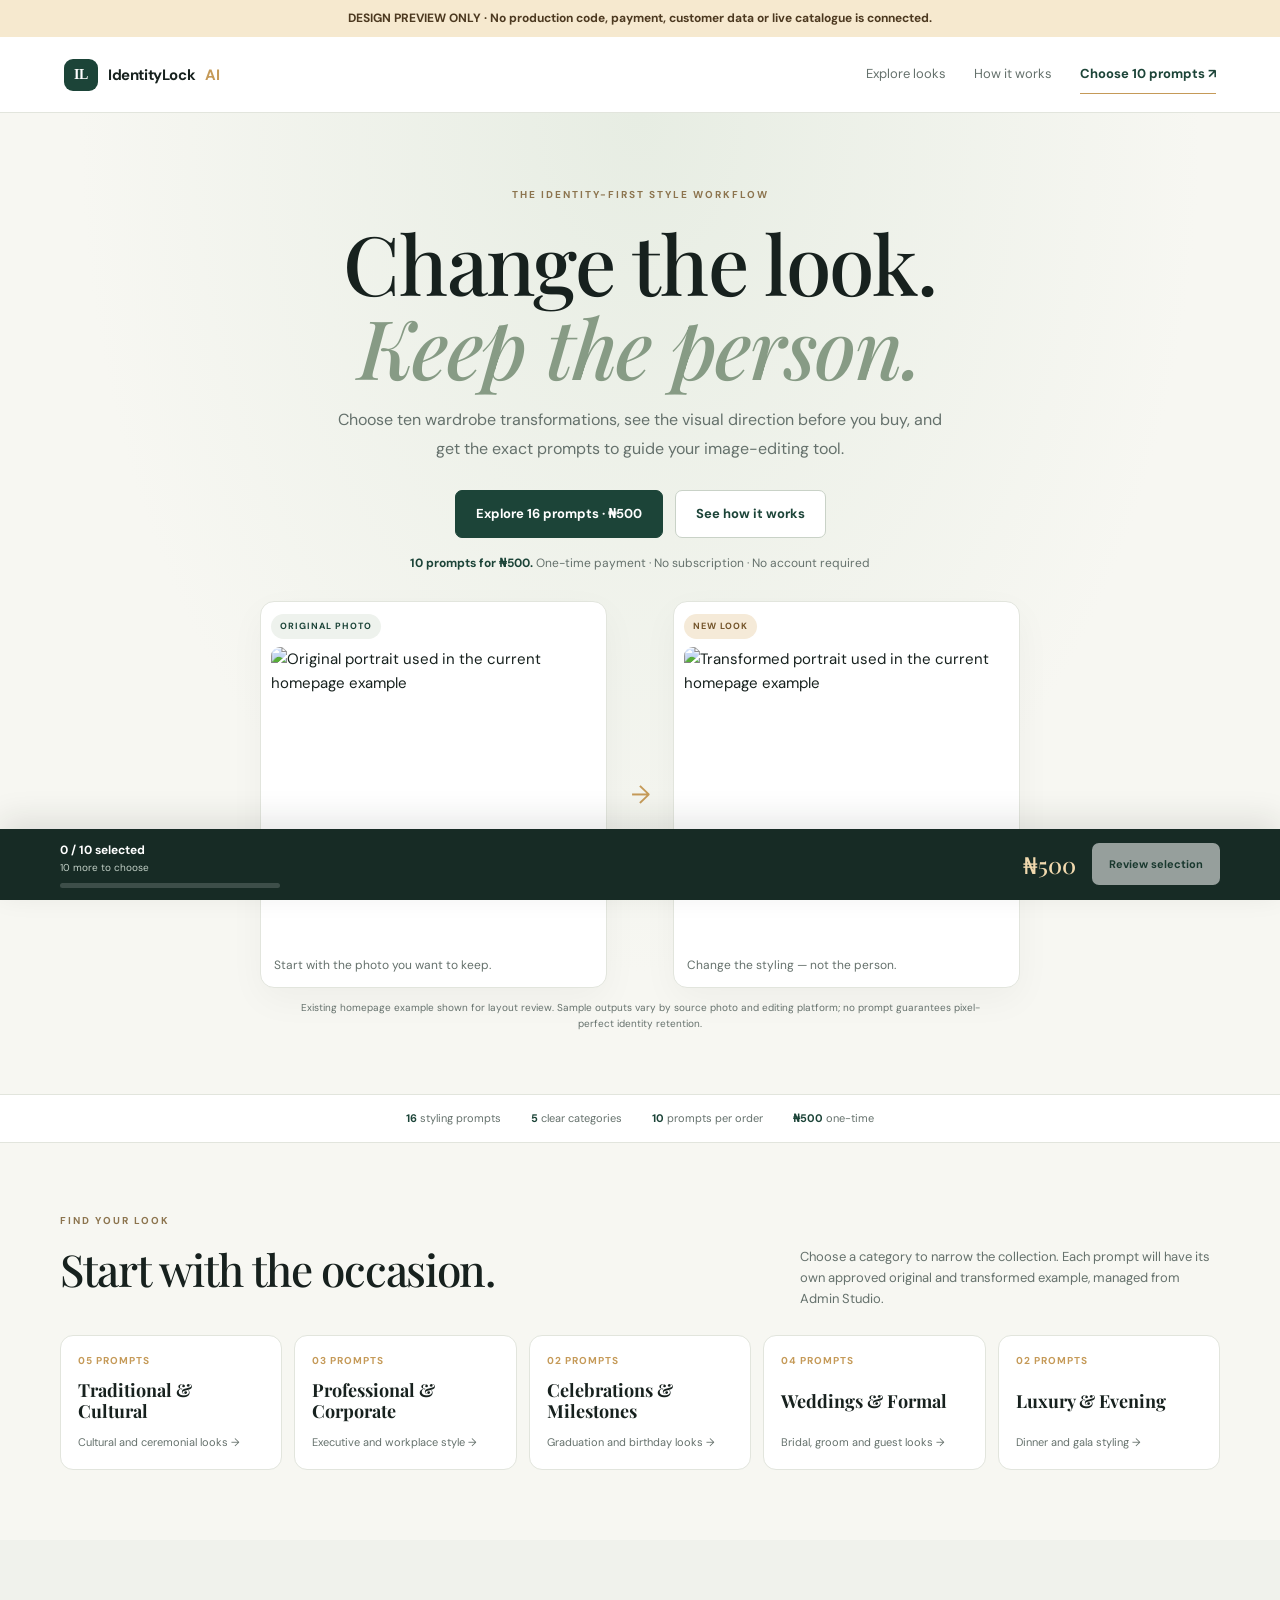
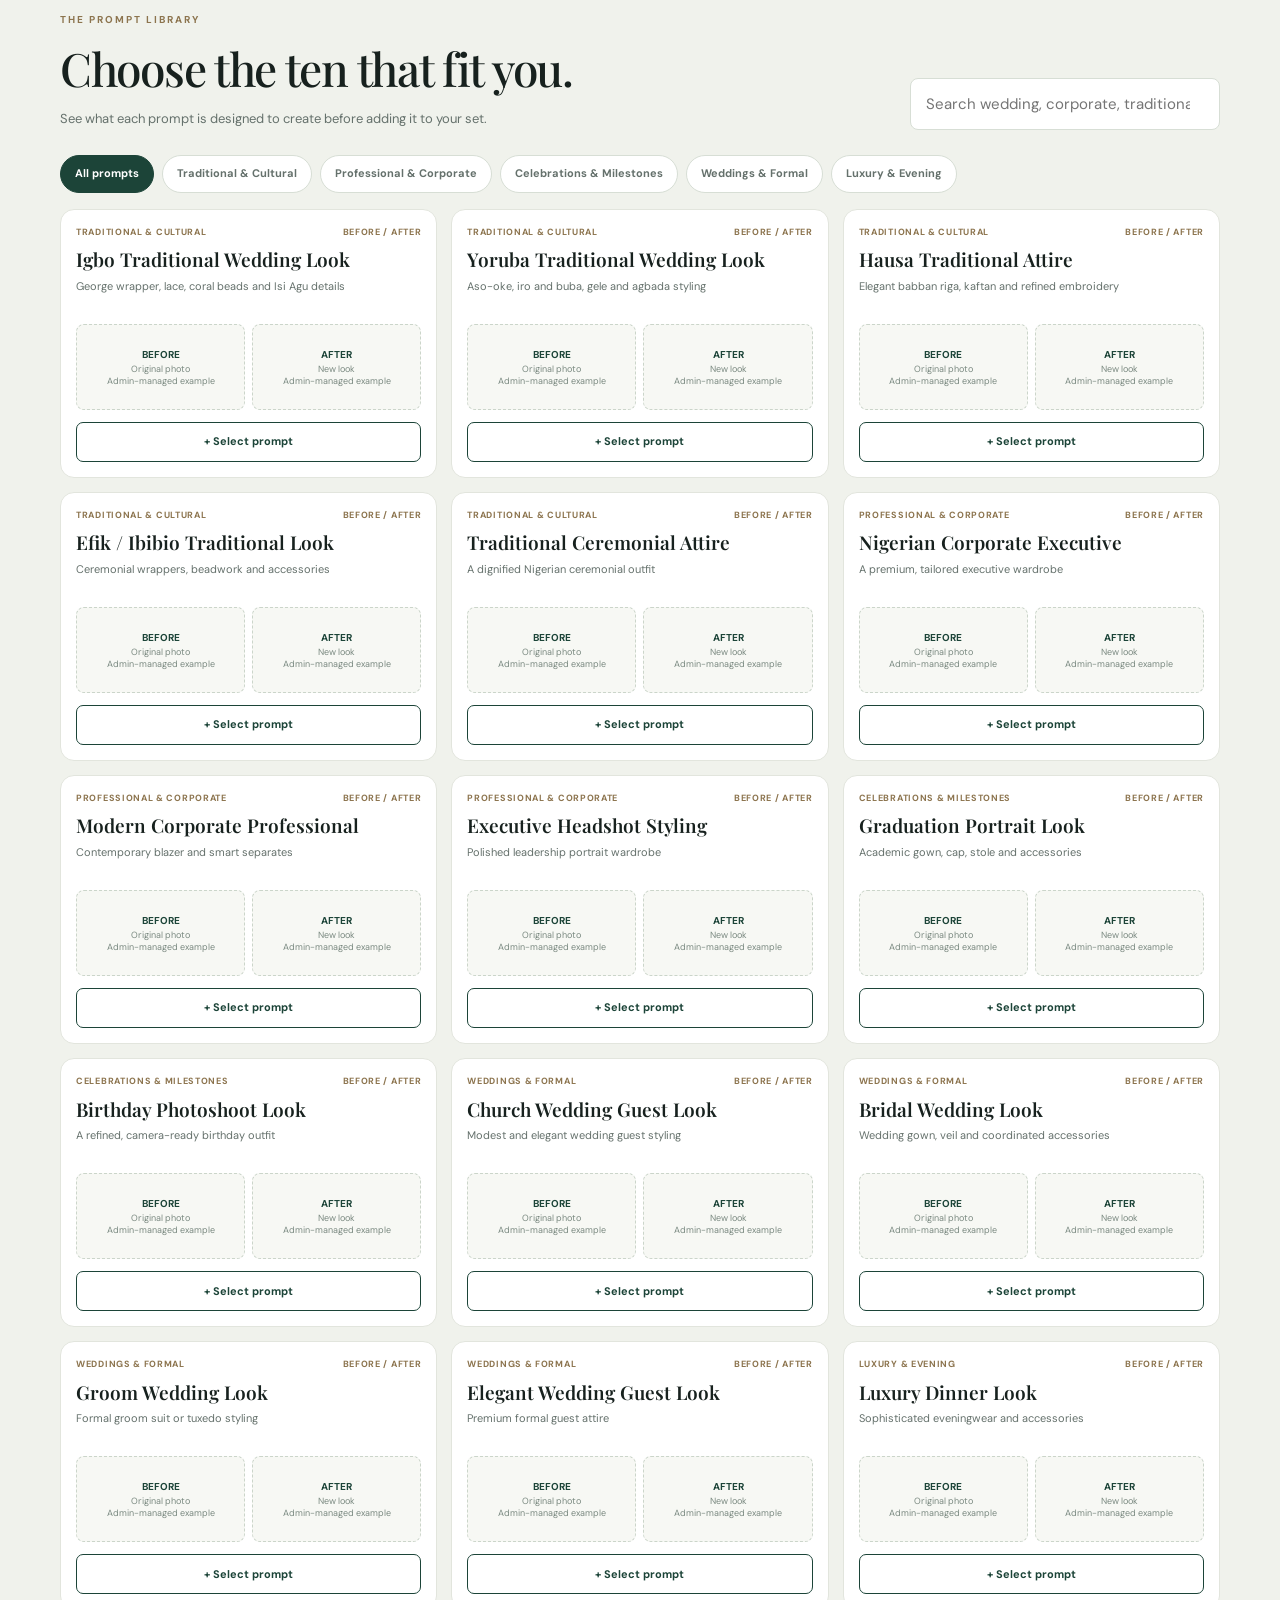
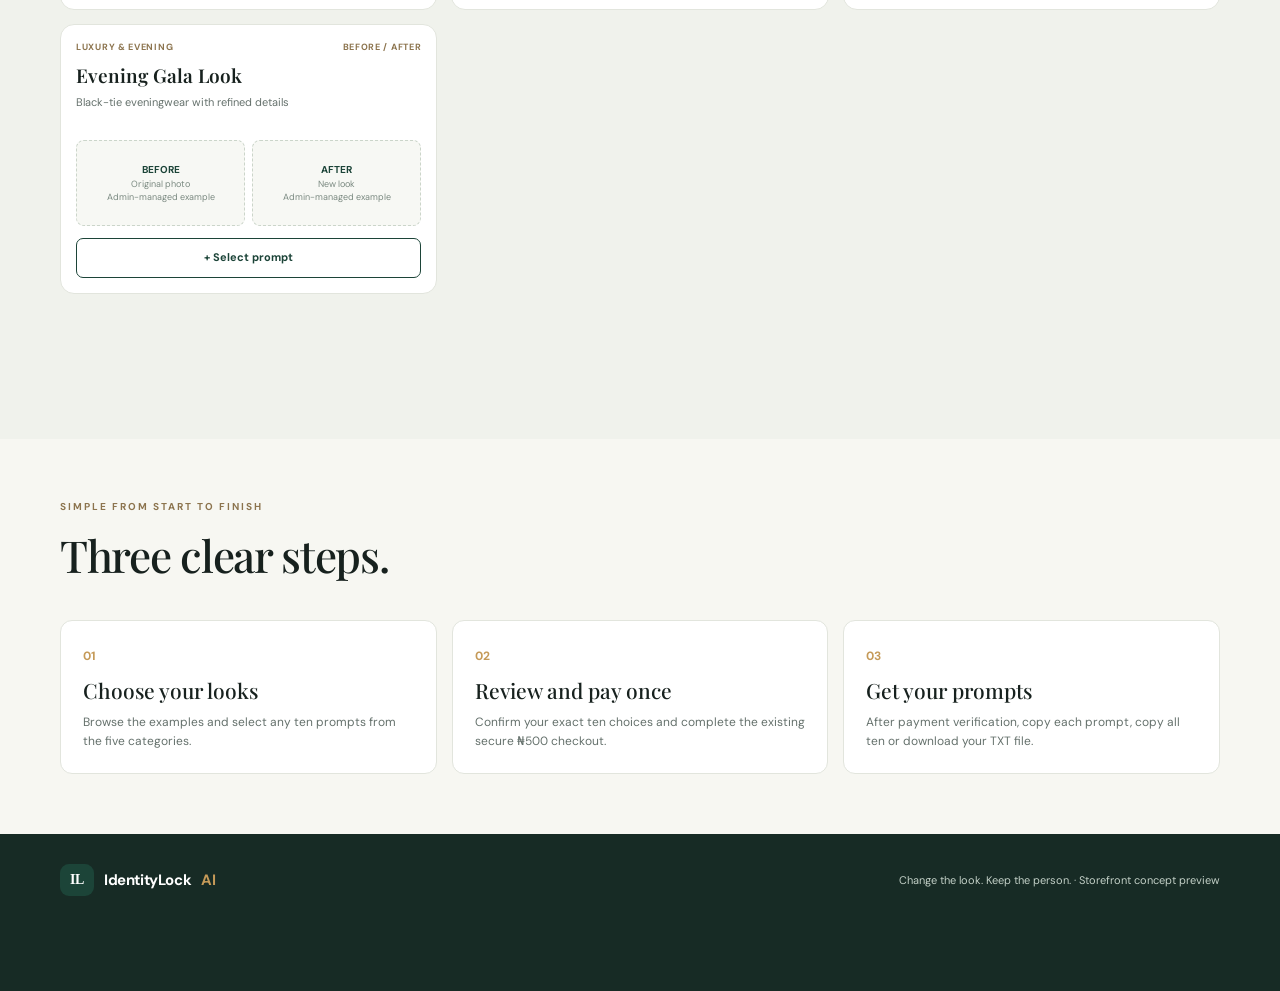
==== seu-preview/index.html @ 5a8b94cd "prototype: add storefront experience design preview" ====
<!doctype html>
<html lang="en">
<head>
<meta charset="utf-8">
<meta name="viewport" content="width=device-width,initial-scale=1">
<meta name="robots" content="noindex,nofollow">
<title>IdentityLock AI — Storefront Experience Preview</title>
<link rel="preconnect" href="https://fonts.googleapis.com">
<link rel="preconnect" href="https://fonts.gstatic.com" crossorigin>
<link href="https://fonts.googleapis.com/css2?family=DM+Sans:wght@400;500;600;700&family=Playfair+Display:wght@500;600;700&display=swap" rel="stylesheet">
<style>
:root{--ink:#17211e;--muted:#65716c;--paper:#f7f7f2;--green:#1c4438;--gold:#c59a58;--line:#e2e5dd;--white:#fff;--soft:#e9eee7;--radius:16px}
*{box-sizing:border-box}html{scroll-behavior:smooth}body{margin:0;background:var(--paper);color:var(--ink);font:15px/1.6 "DM Sans",Arial,sans-serif}a{color:inherit;text-decoration:none}button,input{font:inherit}button{cursor:pointer}
.preview-note{background:#f6e9cf;color:#4c3920;padding:9px 16px;text-align:center;font-size:12px;font-weight:700}
header{height:76px;padding:0 max(5vw,20px);display:flex;align-items:center;justify-content:space-between;background:#fff;border-bottom:1px solid var(--line);position:sticky;top:0;z-index:20}
.brand{display:flex;align-items:center;gap:10px;font-weight:700;letter-spacing:-.4px}.mark{background:var(--green);color:white;border-radius:9px;padding:8px 10px;font:700 14px Georgia}.brand em{font-style:normal;color:var(--gold)}
.navlinks{display:flex;align-items:center;gap:28px;color:var(--muted);font-size:13px}.navlinks a:last-child{color:var(--green);font-weight:700;border-bottom:1px solid var(--gold);padding:8px 0}
main{overflow:hidden}.wrap{width:min(1160px,calc(100% - 44px));margin:auto}
.hero{padding:74px 0 62px;background:radial-gradient(ellipse at 50% 0%,#e7ede3 0,transparent 62%);text-align:center}
.eyebrow{font-size:10px;letter-spacing:2px;font-weight:700;color:#8c744e;text-transform:uppercase}
h1,h2,h3{margin-top:0}h1,h2{font-family:"Playfair Display",Georgia,serif;font-weight:500;letter-spacing:-1.3px}
h1{font-size:clamp(48px,7vw,82px);line-height:1.02;margin:18px 0}.accent{color:#879b85;font-style:italic}
.lead{max-width:630px;margin:0 auto;color:var(--muted);font-size:16px;line-height:1.8}
.hero-actions{display:flex;justify-content:center;align-items:center;gap:12px;flex-wrap:wrap;margin:26px 0 16px}
.primary,.secondary{display:inline-flex;align-items:center;justify-content:center;min-height:48px;padding:12px 20px;border-radius:7px;font-size:13px;font-weight:700}
.primary{background:var(--green);color:#fff;border:1px solid var(--green)}.secondary{border:1px solid #c9d2c7;background:#fff;color:var(--green)}
.offerline{font-size:12px;color:var(--muted);margin:0 0 28px}.offerline strong{color:var(--green)}
.comparison{display:grid;grid-template-columns:1fr 42px 1fr;gap:12px;max-width:760px;margin:0 auto;text-align:left;align-items:center}
.compare-card{background:#fff;border:1px solid var(--line);border-radius:14px;padding:10px;box-shadow:0 12px 36px #17211e0a}
.compare-card img{width:100%;height:clamp(180px,28vw,300px);object-fit:cover;border-radius:9px;display:block}
.pill{display:inline-block;margin:2px 0 8px;padding:5px 9px;border-radius:999px;background:#eef2ed;color:var(--green);font-size:9px;letter-spacing:1px;font-weight:700}
.pill.gold{background:#f5ead8;color:#73542a}.compare-card p{font-size:12px;color:var(--muted);margin:9px 3px 2px}.arrow{font-size:25px;color:var(--gold);text-align:center}
.disclaimer{font-size:10px;color:var(--muted);margin:12px auto 0;max-width:700px}
.truststrip{border-top:1px solid var(--line);border-bottom:1px solid var(--line);background:#fff;padding:15px 0}
.trustinner{display:flex;justify-content:center;gap:30px;flex-wrap:wrap;color:var(--muted);font-size:11px}.trustinner b{color:var(--green)}
.section{padding:70px 0}.section-head{display:flex;justify-content:space-between;align-items:end;gap:20px;margin-bottom:25px}.section-head h2{font-size:clamp(30px,4vw,44px);margin:5px 0}.section-head p{color:var(--muted);max-width:420px;margin:0;font-size:13px}
.category-grid{display:grid;grid-template-columns:repeat(5,1fr);gap:12px}
.category{background:#fff;border:1px solid var(--line);border-radius:13px;padding:17px;min-height:135px;display:flex;flex-direction:column;justify-content:space-between;transition:transform .2s,border-color .2s}
.category:hover{transform:translateY(-2px);border-color:var(--gold)}.category small{color:var(--gold);font-weight:700;font-size:10px;letter-spacing:1px}.category strong{font-family:"Playfair Display",Georgia,serif;font-size:18px;line-height:1.2}.category span{font-size:11px;color:var(--muted)}
.catalogue-section{background:#f0f2ec;padding:72px 0 145px}
.catalogue-top{display:flex;justify-content:space-between;align-items:end;gap:20px;margin-bottom:20px}.catalogue-top h2{font-size:clamp(32px,4vw,46px);margin:4px 0}.catalogue-top p{margin:0;color:var(--muted);font-size:13px}
.search{width:min(310px,100%);padding:13px 15px;border:1px solid #d7ded5;border-radius:8px;background:#fff;outline-offset:3px}
.filters{display:flex;gap:8px;overflow-x:auto;padding:5px 0 16px;scrollbar-width:thin}
.chip{white-space:nowrap;padding:9px 14px;border-radius:999px;border:1px solid #d7ded5;background:#fff;color:var(--muted);font-size:11px;font-weight:700}
.chip[aria-pressed=true]{background:var(--green);color:#fff;border-color:var(--green)}
.prompt-grid{display:grid;grid-template-columns:repeat(3,minmax(0,1fr));gap:14px}
.prompt{background:#fff;border:1px solid var(--line);border-radius:14px;padding:15px;min-width:0;display:flex;flex-direction:column}
.prompt.selected{border-color:var(--green);box-shadow:0 0 0 2px #1c44381c}
.prompt-meta{display:flex;justify-content:space-between;gap:8px;color:#8c744e;font-size:9px;font-weight:700;letter-spacing:.7px;text-transform:uppercase}
.prompt h3{font:600 19px/1.25 "Playfair Display",Georgia,serif;margin:9px 0 6px}
.prompt p{font-size:11px;line-height:1.55;color:var(--muted);margin:0 0 12px;min-height:34px}
.pair-slots{display:grid;grid-template-columns:1fr 1fr;gap:7px;margin-top:auto}
.slot{min-height:86px;border-radius:8px;border:1px dashed #cbd5ca;background:#f7f8f4;display:flex;flex-direction:column;align-items:center;justify-content:center;text-align:center;padding:7px;color:#7a8980}
.slot b{font-size:10px;color:var(--green)}.slot small{font-size:9px;line-height:1.35}
.select{margin-top:12px;width:100%;min-height:40px;border:1px solid var(--green);border-radius:7px;background:#fff;color:var(--green);font-size:11px;font-weight:700}
.select[aria-pressed=true]{background:var(--green);color:#fff}
.empty{grid-column:1/-1;padding:25px;background:#fff;border-radius:12px;color:var(--muted);text-align:center}
.selection-dock{position:fixed;bottom:0;left:0;right:0;z-index:30;background:#172b25;color:#fff;padding:12px 22px;box-shadow:0 -10px 32px #17211e1c}
.dock-inner{max-width:1160px;margin:auto;display:flex;align-items:center;justify-content:space-between;gap:20px}
.dock-label{font-size:12px;font-weight:700}.dock-label small{display:block;color:#c3d0c7;font-weight:400;font-size:10px}
.progress{height:5px;background:#ffffff2a;border-radius:99px;width:min(220px,25vw);margin-top:7px;overflow:hidden}.progress span{display:block;height:100%;width:0;background:#d6b77f;transition:width .2s}
.dock-actions{display:flex;align-items:center;gap:16px}.dock-price{font:500 23px "Playfair Display",Georgia,serif;color:#f1d9ae}.dock-actions button{min-height:42px;border:0;border-radius:7px;padding:0 17px;background:#fff;color:var(--green);font-size:11px;font-weight:700}.dock-actions button:disabled{opacity:.55;cursor:not-allowed}
.info{padding:60px 0}.info-grid{display:grid;grid-template-columns:repeat(3,1fr);gap:15px}.info-card{padding:22px;background:#fff;border:1px solid var(--line);border-radius:12px}.info-card b{color:var(--gold);font-size:12px}.info-card h3{font:500 21px "Playfair Display",Georgia,serif;margin:9px 0}.info-card p{font-size:12px;color:var(--muted);margin:0}
footer{background:#172b25;color:#fff;padding:30px 0 95px}footer .wrap{display:flex;justify-content:space-between;gap:20px;align-items:center}footer p{font-size:11px;color:#c3d0c7;margin:0}
.dialog-backdrop{position:fixed;inset:0;background:#0d1915b8;z-index:50;display:none;place-items:center;padding:18px}.dialog-backdrop.open{display:grid}.dialog{width:min(520px,100%);max-height:85vh;overflow:auto;background:#fff;border-radius:16px;padding:22px}.dialog h2{font-size:30px;margin:0 0 8px}.dialog p{font-size:12px;color:var(--muted)}.dialog ol{padding-left:20px;font-size:12px}.dialog button{min-height:42px;padding:0 14px;border:0;border-radius:7px;background:var(--green);color:#fff;font-weight:700}
:focus-visible{outline:3px solid #bd8a40;outline-offset:3px}
@media(max-width:900px){.category-grid{grid-template-columns:repeat(3,1fr)}.prompt-grid{grid-template-columns:repeat(2,minmax(0,1fr))}.section-head{align-items:start;flex-direction:column}}
@media(max-width:600px){header{height:64px}.navlinks a:not(:last-child){display:none}.navlinks{gap:0;font-size:11px}.wrap{width:calc(100% - 32px)}.hero{padding:48px 0 42px}h1{font-size:48px}.lead{font-size:14px}.comparison{grid-template-columns:1fr 24px 1fr;gap:6px}.compare-card{padding:6px}.compare-card img{height:160px}.compare-card p{font-size:10px}.arrow{font-size:18px}.trustinner{gap:10px 18px}.section,.catalogue-section{padding:48px 0}.category-grid{grid-template-columns:repeat(2,minmax(0,1fr));gap:8px}.category{min-height:118px;padding:13px}.category strong{font-size:16px}.catalogue-top{align-items:stretch;flex-direction:column}.search{width:100%}.prompt-grid{grid-template-columns:1fr}.prompt{padding:13px}.prompt p{min-height:0}.slot{min-height:76px}.dock-inner{gap:10px}.dock-label{font-size:10px}.dock-label small{font-size:9px}.progress{width:90px}.dock-actions{gap:9px}.dock-price{font-size:19px}.dock-actions button{padding:0 10px;font-size:10px}footer .wrap{align-items:flex-start;flex-direction:column}}
@media(prefers-reduced-motion:reduce){*,*::before,*::after{scroll-behavior:auto!important;transition:none!important;animation:none!important}}
</style>
</head>
<body>
<div class="preview-note">DESIGN PREVIEW ONLY · No production code, payment, customer data or live catalogue is connected.</div>
<header>
  <a class="brand" href="#top"><span class="mark">IL</span> IdentityLock <em>AI</em></a>
  <nav class="navlinks" aria-label="Main navigation"><a href="#categories">Explore looks</a><a href="#how">How it works</a><a href="#catalogue">Choose 10 prompts ↗</a></nav>
</header>
<main id="top">
<section class="hero">
 <div class="wrap">
  <div class="eyebrow">THE IDENTITY-FIRST STYLE WORKFLOW</div>
  <h1>Change the look.<br><span class="accent">Keep the person.</span></h1>
  <p class="lead">Choose ten wardrobe transformations, see the visual direction before you buy, and get the exact prompts to guide your image-editing tool.</p>
  <div class="hero-actions"><a class="primary" href="#catalogue">Explore 16 prompts · ₦500</a><a class="secondary" href="#how">See how it works</a></div>
  <p class="offerline"><strong>10 prompts for ₦500.</strong> One-time payment · No subscription · No account required</p>
  <div class="comparison" aria-label="Existing homepage before and after example">
   <article class="compare-card"><span class="pill">ORIGINAL PHOTO</span><img src="https://zcyxoucbglsyrqzqksjc.supabase.co/storage/v1/object/public/identitylock-media/1793721112151-c0210eae-cc99-48e5-8fa8-74f8334088e9-IMG_1773.jpeg" alt="Original portrait used in the current homepage example"><p>Start with the photo you want to keep.</p></article>
   <div class="arrow" aria-hidden="true">→</div>
   <article class="compare-card"><span class="pill gold">NEW LOOK</span><img src="https://zcyxoucbglsyrqzqksjc.supabase.co/storage/v1/object/public/identitylock-media/1793721316733-9eb39dc0-48fa-41b8-a9a8-25a516a19a69-IMG_3134.png" alt="Transformed portrait used in the current homepage example"><p>Change the styling — not the person.</p></article>
  </div>
  <p class="disclaimer">Existing homepage example shown for layout review. Sample outputs vary by source photo and editing platform; no prompt guarantees pixel-perfect identity retention.</p>
 </div>
</section>
<div class="truststrip"><div class="wrap trustinner"><span><b>16</b> styling prompts</span><span><b>5</b> clear categories</span><span><b>10</b> prompts per order</span><span><b>₦500</b> one-time</span></div></div>
<section class="section" id="categories">
 <div class="wrap">
  <div class="section-head"><div><div class="eyebrow">FIND YOUR LOOK</div><h2>Start with the occasion.</h2></div><p>Choose a category to narrow the collection. Each prompt will have its own approved original and transformed example, managed from Admin Studio.</p></div>
  <div class="category-grid" id="categoryGrid"></div>
 </div>
</section>
<section class="catalogue-section" id="catalogue">
 <div class="wrap">
  <div class="catalogue-top"><div><div class="eyebrow">THE PROMPT LIBRARY</div><h2>Choose the ten that fit you.</h2><p>See what each prompt is designed to create before adding it to your set.</p></div><input class="search" id="search" type="search" placeholder="Search wedding, corporate, traditional…" aria-label="Search prompts"></div>
  <div class="filters" id="filters" aria-label="Filter prompts by category"></div>
  <div class="prompt-grid" id="grid" aria-live="polite"></div>
 </div>
</section>
<section class="info" id="how">
 <div class="wrap">
  <div class="section-head"><div><div class="eyebrow">SIMPLE FROM START TO FINISH</div><h2>Three clear steps.</h2></div></div>
  <div class="info-grid">
   <article class="info-card"><b>01</b><h3>Choose your looks</h3><p>Browse the examples and select any ten prompts from the five categories.</p></article>
   <article class="info-card"><b>02</b><h3>Review and pay once</h3><p>Confirm your exact ten choices and complete the existing secure ₦500 checkout.</p></article>
   <article class="info-card"><b>03</b><h3>Get your prompts</h3><p>After payment verification, copy each prompt, copy all ten or download your TXT file.</p></article>
  </div>
 </div>
</section>
</main>
<footer><div class="wrap"><a class="brand" href="#top"><span class="mark">IL</span> IdentityLock <em>AI</em></a><p>Change the look. Keep the person. · Storefront concept preview</p></div></footer>
<div class="selection-dock" role="region" aria-label="Prompt selection summary">
 <div class="dock-inner">
  <div class="dock-label"><span id="count">0 / 10 selected</span><small id="remaining">Choose ten prompts to continue</small><div class="progress" aria-hidden="true"><span id="fill"></span></div></div>
  <div class="dock-actions"><span class="dock-price">₦500</span><button id="review" disabled>Review selection</button></div>
 </div>
</div>
<div class="dialog-backdrop" id="dialog" role="dialog" aria-modal="true" aria-labelledby="dialogTitle">
 <div class="dialog"><h2 id="dialogTitle">Your selected ten</h2><p>This is a design preview only. No payment or order will be created.</p><ol id="chosenList"></ol><button id="closeDialog" type="button">Close preview</button></div>
</div>
<script>
const categories=[
 {id:"all",name:"All prompts",count:16,description:"Explore everything"},
 {id:"traditional",name:"Traditional & Cultural",count:5,description:"Cultural and ceremonial looks"},
 {id:"professional",name:"Professional & Corporate",count:3,description:"Executive and workplace style"},
 {id:"celebrations",name:"Celebrations & Milestones",count:2,description:"Graduation and birthday looks"},
 {id:"weddings",name:"Weddings & Formal",count:4,description:"Bridal, groom and guest looks"},
 {id:"luxury",name:"Luxury & Evening",count:2,description:"Dinner and gala styling"}
];
const prompts=[
 ["Igbo Traditional Wedding Look","traditional","George wrapper, lace, coral beads and Isi Agu details"],
 ["Yoruba Traditional Wedding Look","traditional","Aso-oke, iro and buba, gele and agbada styling"],
 ["Hausa Traditional Attire","traditional","Elegant babban riga, kaftan and refined embroidery"],
 ["Efik / Ibibio Traditional Look","traditional","Ceremonial wrappers, beadwork and accessories"],
 ["Traditional Ceremonial Attire","traditional","A dignified Nigerian ceremonial outfit"],
 ["Nigerian Corporate Executive","professional","A premium, tailored executive wardrobe"],
 ["Modern Corporate Professional","professional","Contemporary blazer and smart separates"],
 ["Executive Headshot Styling","professional","Polished leadership portrait wardrobe"],
 ["Graduation Portrait Look","celebrations","Academic gown, cap, stole and accessories"],
 ["Birthday Photoshoot Look","celebrations","A refined, camera-ready birthday outfit"],
 ["Church Wedding Guest Look","weddings","Modest and elegant wedding guest styling"],
 ["Bridal Wedding Look","weddings","Wedding gown, veil and coordinated accessories"],
 ["Groom Wedding Look","weddings","Formal groom suit or tuxedo styling"],
 ["Elegant Wedding Guest Look","weddings","Premium formal guest attire"],
 ["Luxury Dinner Look","luxury","Sophisticated eveningwear and accessories"],
 ["Evening Gala Look","luxury","Black-tie eveningwear with refined details"]
];
let active="all",query="",selected=new Set();
const $=id=>document.getElementById(id);
function renderFilters(){
 $("filters").replaceChildren();
 categories.forEach(c=>{const b=document.createElement("button");b.type="button";b.className="chip";b.textContent=c.name;b.setAttribute("aria-pressed",String(active===c.id));b.onclick=()=>{active=c.id;render()};$("filters").append(b)});
}
function renderCategories(){
 $("categoryGrid").replaceChildren();
 categories.slice(1).forEach(c=>{const a=document.createElement("a");a.className="category";a.href="#catalogue";a.innerHTML='<small>'+String(c.count).padStart(2,"0")+' PROMPTS</small><strong>'+c.name+'</strong><span>'+c.description+' →</span>';a.onclick=()=>{active=c.id;render()};$("categoryGrid").append(a)});
}
function updateDock(){
 const n=selected.size;$("count").textContent=n+" / 10 selected";$("remaining").textContent=n===10?"Your set is ready to review":(10-n)+" more to choose";$("fill").style.width=(n*10)+"%";$("review").disabled=n!==10;
}
function render(){
 renderFilters();const root=$("grid");root.replaceChildren();
 const visible=prompts.filter(p=>(active==="all"||p[1]===active)&&p[0].toLowerCase().includes(query));
 if(!visible.length){const e=document.createElement("p");e.className="empty";e.textContent="No matching prompts. Try another search or category.";root.append(e)}
 visible.forEach((p)=>{
  const card=document.createElement("article");card.className="prompt"+(selected.has(p[0])?" selected":"");
  const category=categories.find(c=>c.id===p[1]);
  const meta=document.createElement("div");meta.className="prompt-meta";meta.innerHTML="<span>"+category.name+"</span><span>BEFORE / AFTER</span>";
  const title=document.createElement("h3");title.textContent=p[0];
  const desc=document.createElement("p");desc.textContent=p[2];
  const slots=document.createElement("div");slots.className="pair-slots";
  slots.innerHTML='<div class="slot"><b>BEFORE</b><small>Original photo<br>Admin-managed example</small></div><div class="slot"><b>AFTER</b><small>New look<br>Admin-managed example</small></div>';
  const btn=document.createElement("button");btn.className="select";btn.type="button";btn.textContent=selected.has(p[0])?"✓ Selected":"+ Select prompt";btn.setAttribute("aria-pressed",String(selected.has(p[0])));
  btn.onclick=()=>{if(selected.has(p[0]))selected.delete(p[0]);else if(selected.size<10)selected.add(p[0]);render()};
  card.append(meta,title,desc,slots,btn);root.append(card);
 });
 updateDock();
}
$("search").addEventListener("input",e=>{query=e.target.value.trim().toLowerCase();render()});
$("review").onclick=()=>{if(selected.size!==10)return;$("chosenList").replaceChildren();prompts.filter(p=>selected.has(p[0])).forEach(p=>{const li=document.createElement("li");li.textContent=p[0];$("chosenList").append(li)});$("dialog").classList.add("open");$("closeDialog").focus()};
$("closeDialog").onclick=()=>$("dialog").classList.remove("open");
$("dialog").addEventListener("click",e=>{if(e.target===$("dialog"))$("dialog").classList.remove("open")});
renderCategories();render();
</script>
</body>
</html>
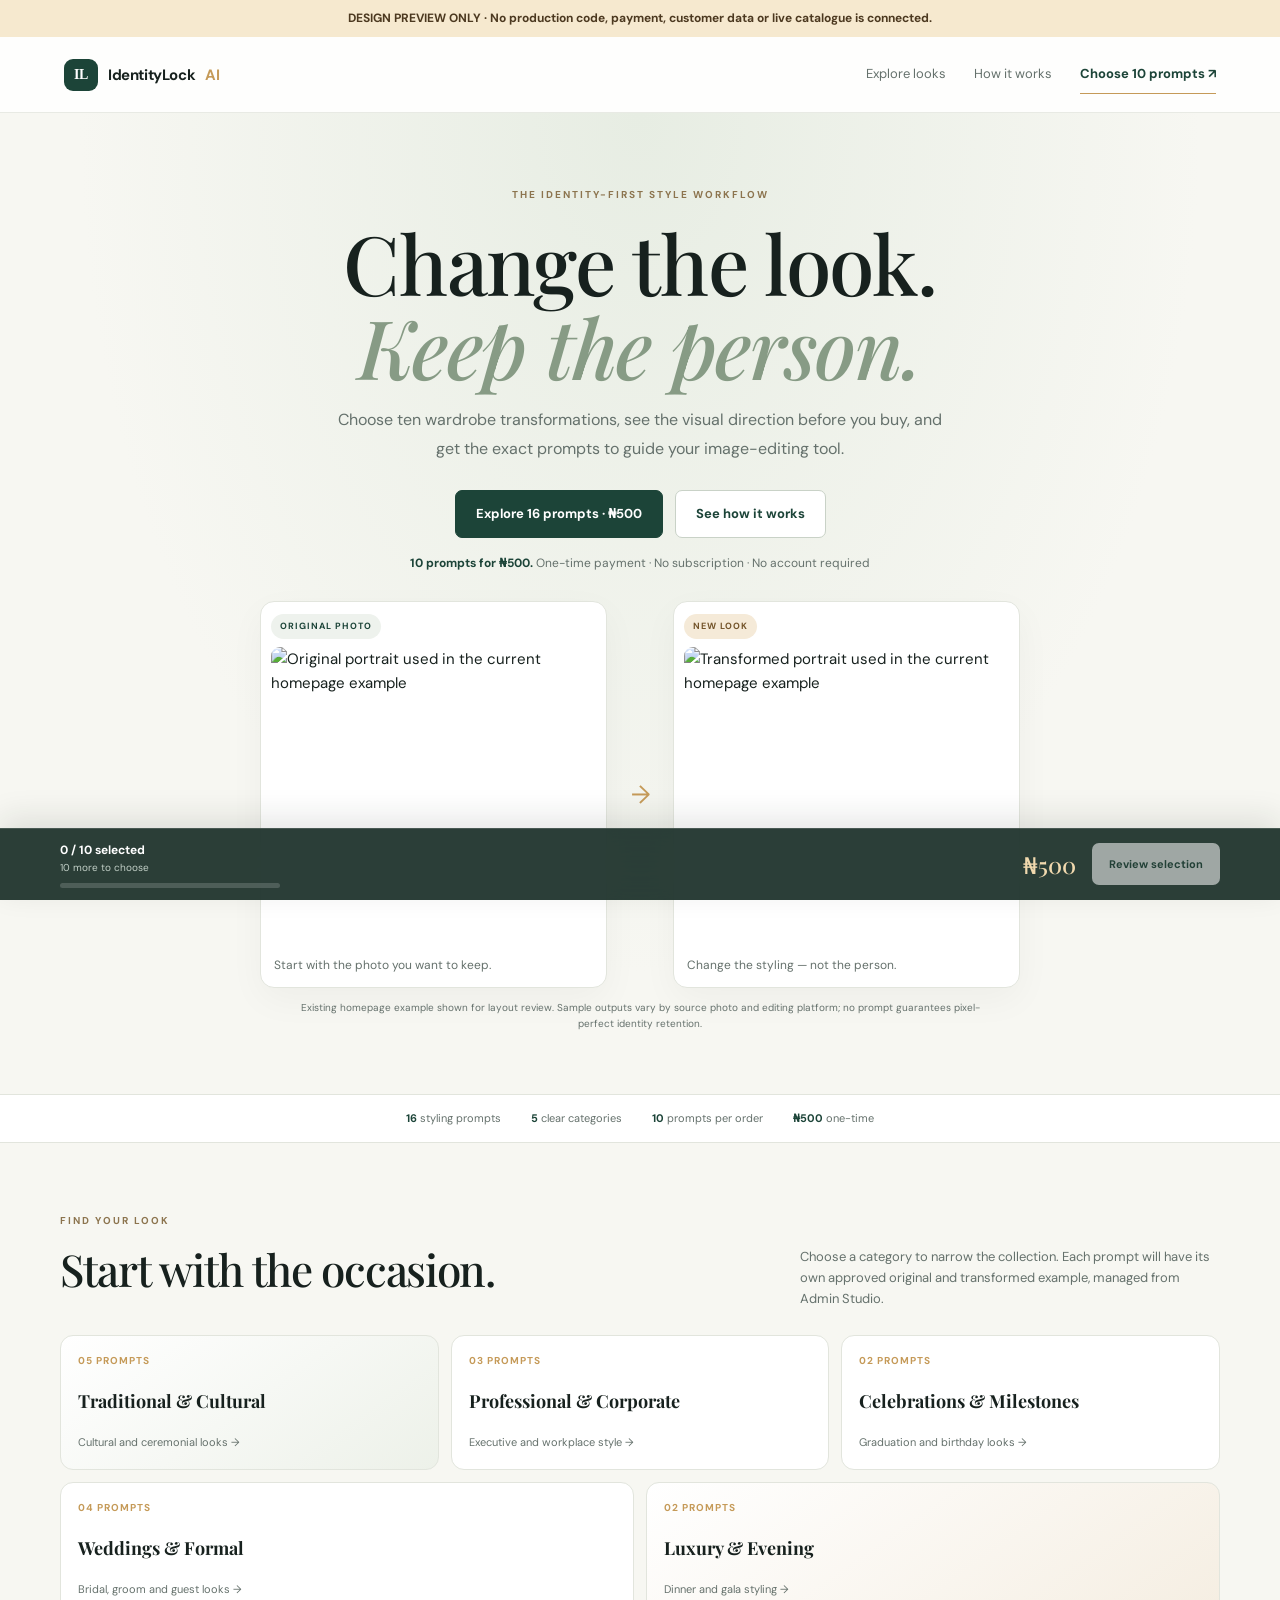
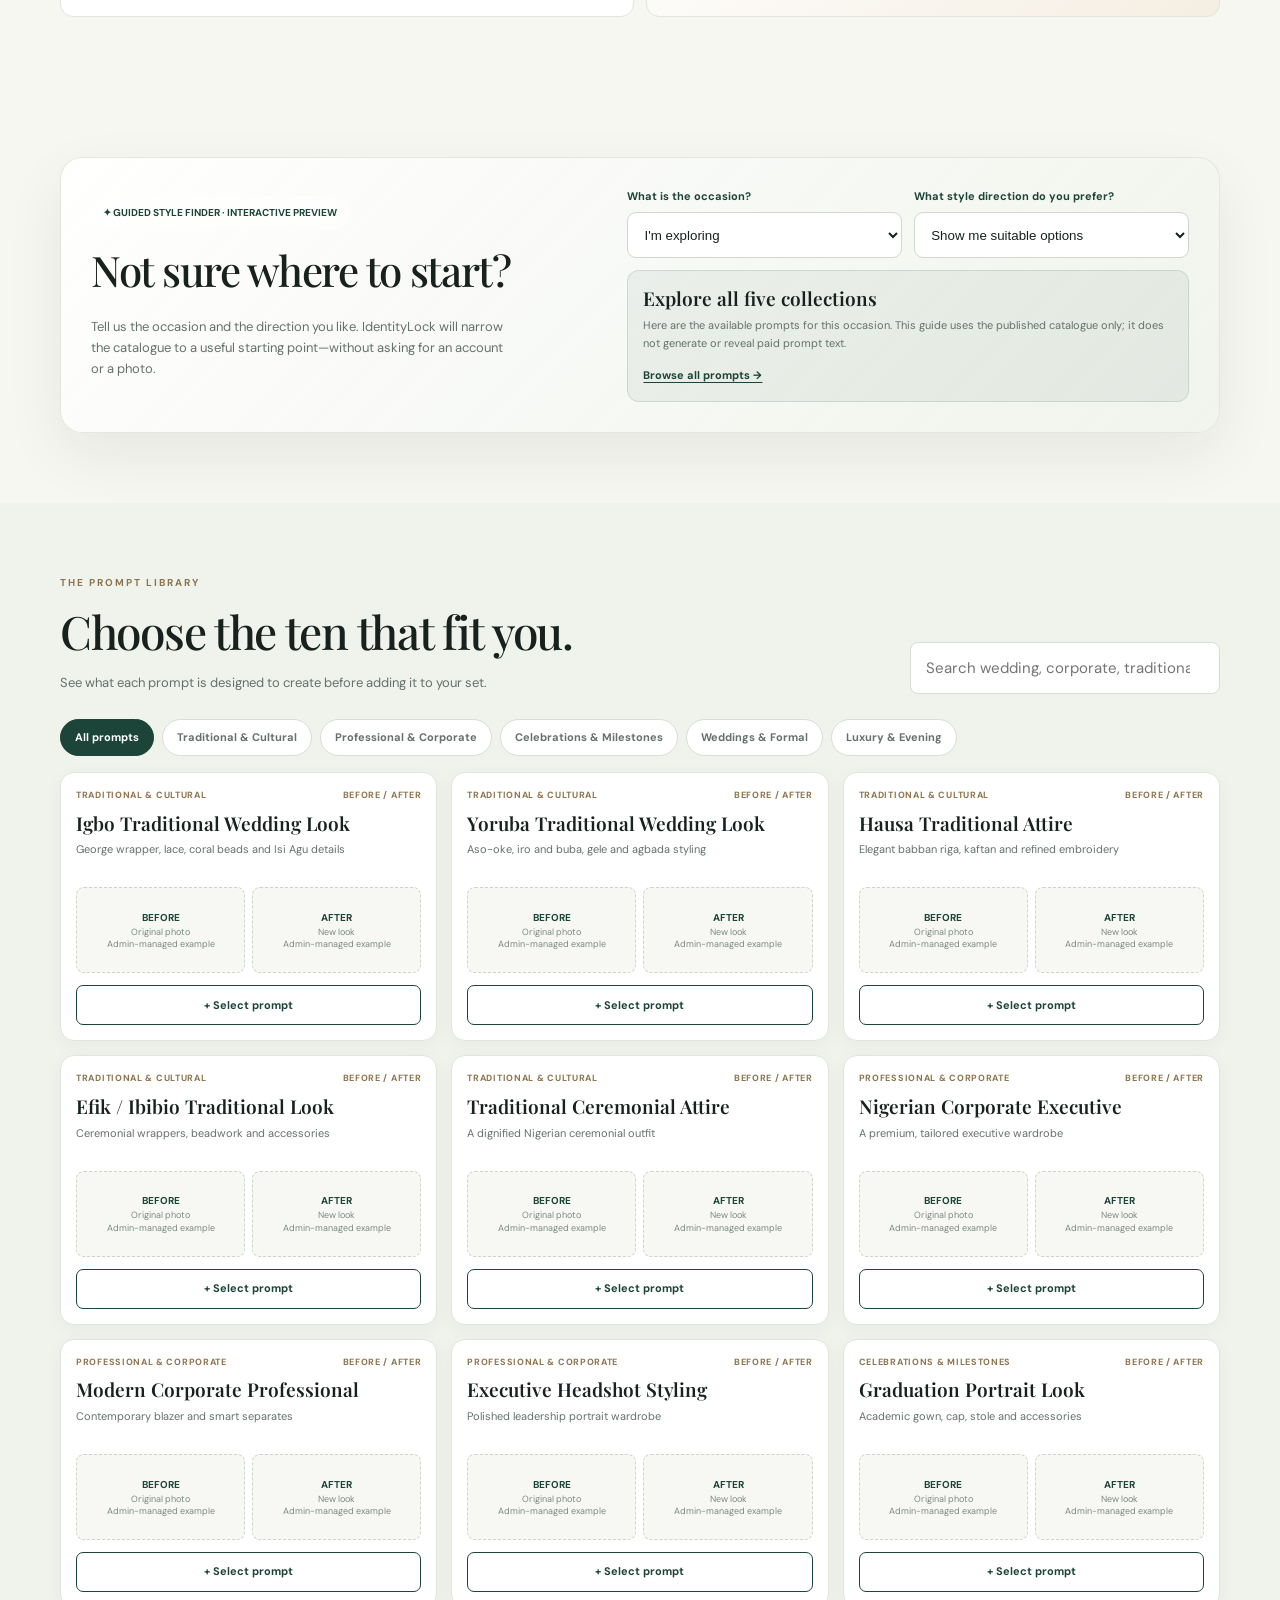
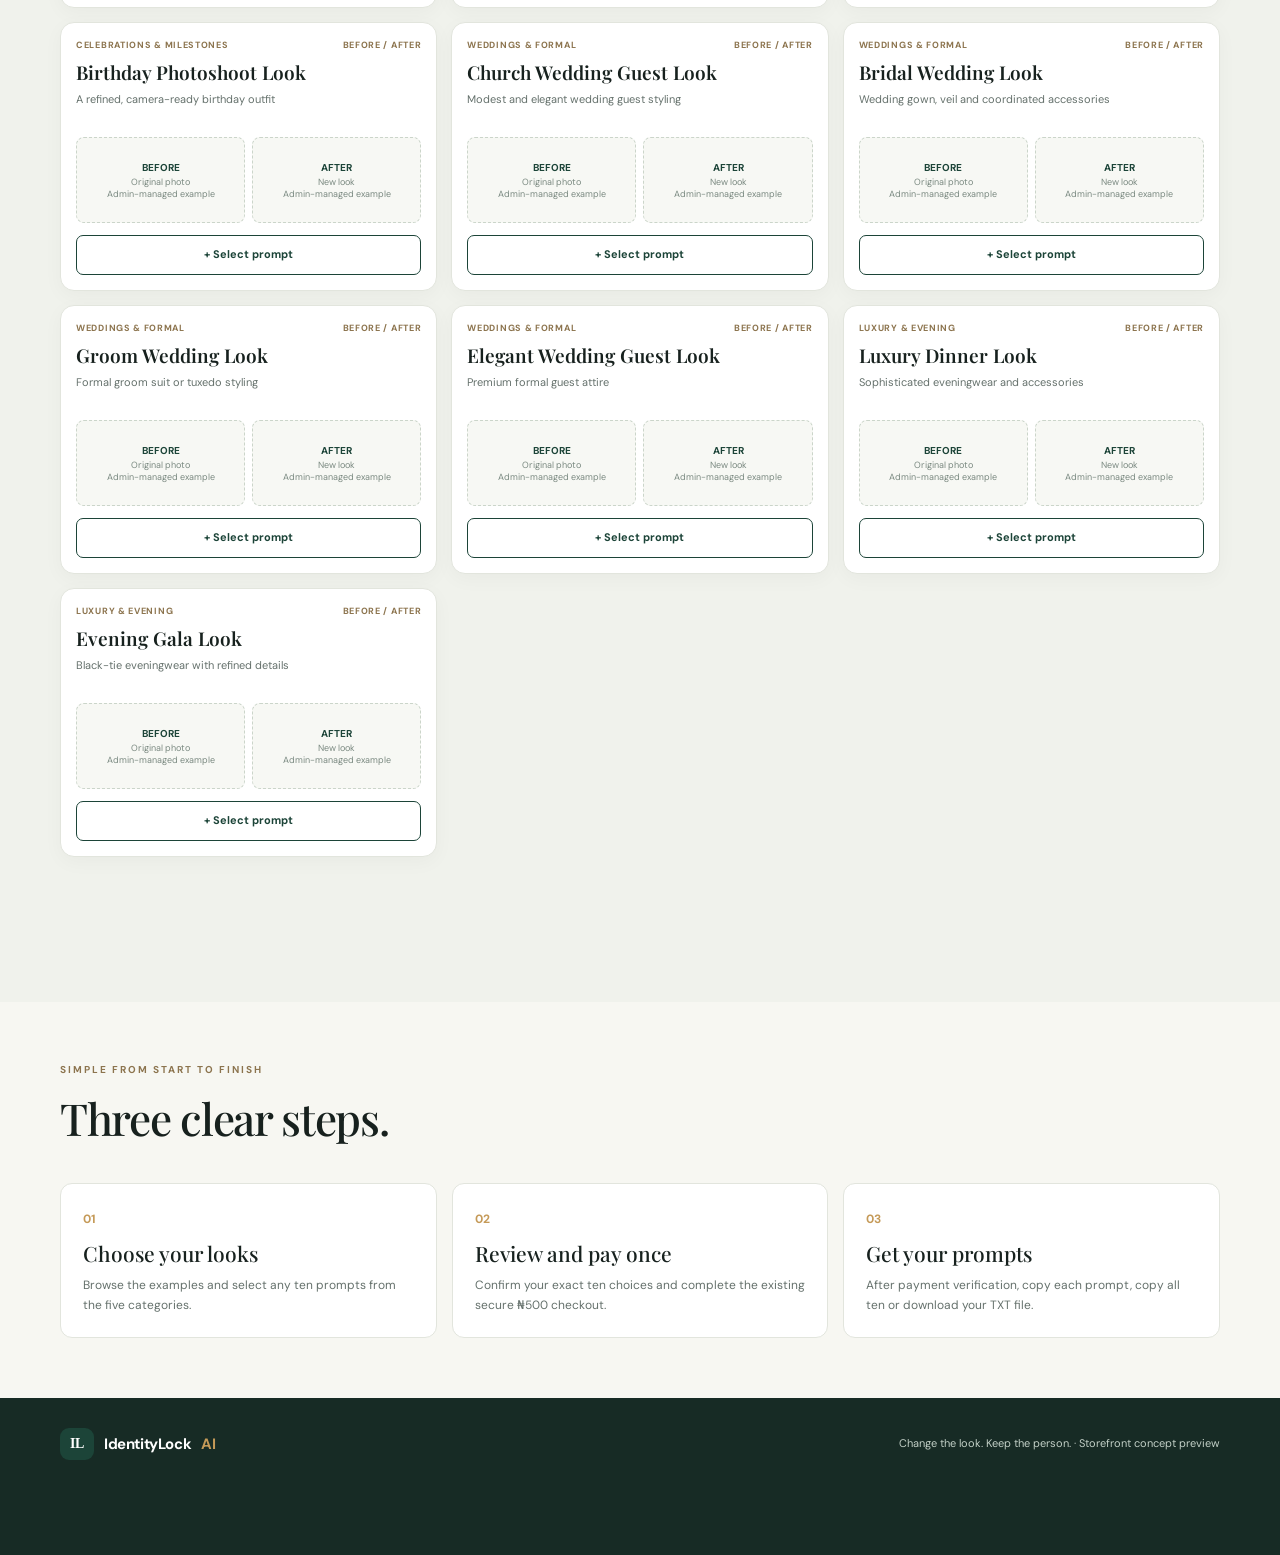
==== commit 7a7b713a: "feat: refine SEU-G01 storefront concept with glass accents and guided discovery" ====
--- a/seu-preview/index.html
+++ b/seu-preview/index.html
@@ -67,6 +67,35 @@
 @media(max-width:900px){.category-grid{grid-template-columns:repeat(3,1fr)}.prompt-grid{grid-template-columns:repeat(2,minmax(0,1fr))}.section-head{align-items:start;flex-direction:column}}
 @media(max-width:600px){header{height:64px}.navlinks a:not(:last-child){display:none}.navlinks{gap:0;font-size:11px}.wrap{width:calc(100% - 32px)}.hero{padding:48px 0 42px}h1{font-size:48px}.lead{font-size:14px}.comparison{grid-template-columns:1fr 24px 1fr;gap:6px}.compare-card{padding:6px}.compare-card img{height:160px}.compare-card p{font-size:10px}.arrow{font-size:18px}.trustinner{gap:10px 18px}.section,.catalogue-section{padding:48px 0}.category-grid{grid-template-columns:repeat(2,minmax(0,1fr));gap:8px}.category{min-height:118px;padding:13px}.category strong{font-size:16px}.catalogue-top{align-items:stretch;flex-direction:column}.search{width:100%}.prompt-grid{grid-template-columns:1fr}.prompt{padding:13px}.prompt p{min-height:0}.slot{min-height:76px}.dock-inner{gap:10px}.dock-label{font-size:10px}.dock-label small{font-size:9px}.progress{width:90px}.dock-actions{gap:9px}.dock-price{font-size:19px}.dock-actions button{padding:0 10px;font-size:10px}footer .wrap{align-items:flex-start;flex-direction:column}}
 @media(prefers-reduced-motion:reduce){*,*::before,*::after{scroll-behavior:auto!important;transition:none!important;animation:none!important}}
+
+/* SEU-G01 premium interaction layer: glass is a restrained accent, never the reading surface. */
+header{background:rgba(255,255,255,.82);backdrop-filter:saturate(150%) blur(16px);-webkit-backdrop-filter:saturate(150%) blur(16px);border-bottom:1px solid rgba(226,229,221,.78)}
+.selection-dock{background:rgba(23,43,37,.91);backdrop-filter:saturate(145%) blur(18px);-webkit-backdrop-filter:saturate(145%) blur(18px);border-top:1px solid #ffffff24;padding-bottom:calc(12px + env(safe-area-inset-bottom))}
+.category-grid{grid-template-columns:repeat(6,minmax(0,1fr));grid-auto-rows:minmax(118px,auto)}
+.category:nth-child(1){grid-column:span 2;grid-row:span 1;background:linear-gradient(145deg,#fff,#edf1e9)}
+.category:nth-child(2){grid-column:span 2}
+.category:nth-child(3){grid-column:span 2}
+.category:nth-child(4){grid-column:span 3}
+.category:nth-child(5){grid-column:span 3;background:linear-gradient(145deg,#fff,#f5eee2)}
+.finder{padding:30px;border:1px solid rgba(226,229,221,.9);border-radius:22px;background:linear-gradient(135deg,rgba(255,255,255,.92),rgba(239,243,235,.82));box-shadow:0 22px 60px rgba(23,33,30,.07);display:grid;grid-template-columns:1fr 1.1fr;gap:26px;align-items:center}
+.finder-copy h2{font-size:clamp(28px,4vw,42px);margin:8px 0 10px}
+.finder-copy p{color:var(--muted);font-size:13px;max-width:420px}
+.finder-controls{display:grid;grid-template-columns:1fr 1fr;gap:12px}
+.finder-controls label{display:grid;gap:7px;font-size:11px;font-weight:700;color:var(--green)}
+.finder-controls select{width:100%;min-height:46px;padding:10px 12px;border:1px solid #cfd8ce;border-radius:9px;background:#fff;color:var(--ink)}
+.finder-result{grid-column:1/-1;background:rgba(28,68,56,.06);border:1px solid rgba(28,68,56,.13);border-radius:12px;padding:15px}
+.finder-result strong{display:block;font:600 19px/1.3 "Playfair Display",Georgia,serif}
+.finder-result p{font-size:11px;color:var(--muted);margin:6px 0 10px}
+.finder-result a{font-size:11px;font-weight:700;color:var(--green);text-decoration:underline;text-underline-offset:3px}
+.glass-note{display:inline-flex;align-items:center;gap:7px;padding:7px 11px;border:1px solid #ffffffa8;border-radius:99px;background:rgba(255,255,255,.48);backdrop-filter:blur(10px);font-size:10px;color:var(--green);font-weight:700}
+.prompt{box-shadow:0 5px 20px rgba(23,33,30,.035);transition:transform .18s,border-color .18s,box-shadow .18s}
+.prompt:hover{transform:translateY(-2px);box-shadow:0 12px 28px rgba(23,33,30,.08)}
+.primary,.secondary,.select,.chip,.dock-actions button{transition:background-color .18s,border-color .18s,transform .18s}
+button:focus-visible,a:focus-visible,select:focus-visible,input:focus-visible{outline:3px solid #bd8a40;outline-offset:3px}
+@supports not ((backdrop-filter:blur(1px)) or (-webkit-backdrop-filter:blur(1px))){header{background:#fff}.selection-dock{background:#172b25}.glass-note{background:#fff}}
+@media(max-width:900px){.category-grid{grid-template-columns:repeat(4,minmax(0,1fr))}.category:nth-child(1),.category:nth-child(2){grid-column:span 2}.category:nth-child(3),.category:nth-child(4),.category:nth-child(5){grid-column:span 2}.finder{grid-template-columns:1fr}}
+@media(max-width:600px){.category-grid{grid-template-columns:repeat(2,minmax(0,1fr));grid-auto-rows:minmax(112px,auto)}.category:nth-child(n){grid-column:span 1;grid-row:span 1}.finder{padding:20px;border-radius:16px;gap:16px}.finder-controls{grid-template-columns:1fr}.finder-result{grid-column:auto}.selection-dock{padding-left:16px;padding-right:16px}}
+
 </style>
 </head>
 <body>
@@ -96,6 +125,30 @@
  <div class="wrap">
   <div class="section-head"><div><div class="eyebrow">FIND YOUR LOOK</div><h2>Start with the occasion.</h2></div><p>Choose a category to narrow the collection. Each prompt will have its own approved original and transformed example, managed from Admin Studio.</p></div>
   <div class="category-grid" id="categoryGrid"></div>
+ </div>
+</section>
+<section class="section" id="style-finder">
+ <div class="wrap">
+  <div class="finder">
+   <div class="finder-copy">
+    <span class="glass-note">✦ GUIDED STYLE FINDER · INTERACTIVE PREVIEW</span>
+    <h2>Not sure where to start?</h2>
+    <p>Tell us the occasion and the direction you like. IdentityLock will narrow the catalogue to a useful starting point—without asking for an account or a photo.</p>
+   </div>
+   <div class="finder-controls">
+    <label for="occasion">What is the occasion?
+     <select id="occasion"><option value="all">I'm exploring</option><option value="traditional">Traditional celebration</option><option value="professional">Work or business</option><option value="celebrations">Birthday or graduation</option><option value="weddings">Wedding or formal event</option><option value="luxury">Dinner or evening event</option></select>
+    </label>
+    <label for="direction">What style direction do you prefer?
+     <select id="direction"><option value="any">Show me suitable options</option><option value="classic">Classic and elegant</option><option value="bold">Statement and distinctive</option><option value="modern">Modern and polished</option></select>
+    </label>
+    <div class="finder-result" aria-live="polite">
+     <strong id="finderTitle">Explore all five collections</strong>
+     <p id="finderText">Choose an occasion to get a focused starting point. You can still browse and select any ten prompts.</p>
+     <a href="#catalogue" id="finderLink">Browse the prompt library →</a>
+    </div>
+   </div>
+  </div>
  </div>
 </section>
 <section class="catalogue-section" id="catalogue">
@@ -163,6 +216,17 @@
  $("categoryGrid").replaceChildren();
  categories.slice(1).forEach(c=>{const a=document.createElement("a");a.className="category";a.href="#catalogue";a.innerHTML='<small>'+String(c.count).padStart(2,"0")+' PROMPTS</small><strong>'+c.name+'</strong><span>'+c.description+' →</span>';a.onclick=()=>{active=c.id;render()};$("categoryGrid").append(a)});
 }
+function updateFinder(){
+ const occasion=$("occasion").value, direction=$("direction").value;
+ const titles={all:"Explore all five collections",traditional:"Traditional & Cultural looks",professional:"Professional & Corporate looks",celebrations:"Celebrations & Milestones",weddings:"Weddings & Formal occasions",luxury:"Luxury & Evening looks"};
+ const descriptions={classic:"Start with timeless, refined styling.",bold:"Explore distinctive details and statement styling.",modern:"Start with clean, contemporary styling.",any:"Here are the available prompts for this occasion."};
+ $("finderTitle").textContent=titles[occasion]||titles.all;
+ $("finderText").textContent=(descriptions[direction]||descriptions.any)+" This guide uses the published catalogue only; it does not generate or reveal paid prompt text.";
+ $("finderLink").textContent=occasion==="all"?"Browse all prompts →":"Show this category →";
+ $("finderLink").onclick=()=>{active=occasion;render()};
+}
+$("occasion").addEventListener("change",updateFinder);
+$("direction").addEventListener("change",updateFinder);
 function updateDock(){
  const n=selected.size;$("count").textContent=n+" / 10 selected";$("remaining").textContent=n===10?"Your set is ready to review":(10-n)+" more to choose";$("fill").style.width=(n*10)+"%";$("review").disabled=n!==10;
 }
@@ -188,7 +252,7 @@
 $("review").onclick=()=>{if(selected.size!==10)return;$("chosenList").replaceChildren();prompts.filter(p=>selected.has(p[0])).forEach(p=>{const li=document.createElement("li");li.textContent=p[0];$("chosenList").append(li)});$("dialog").classList.add("open");$("closeDialog").focus()};
 $("closeDialog").onclick=()=>$("dialog").classList.remove("open");
 $("dialog").addEventListener("click",e=>{if(e.target===$("dialog"))$("dialog").classList.remove("open")});
-renderCategories();render();
+renderCategories();render();updateFinder();
 </script>
 </body>
 </html>
